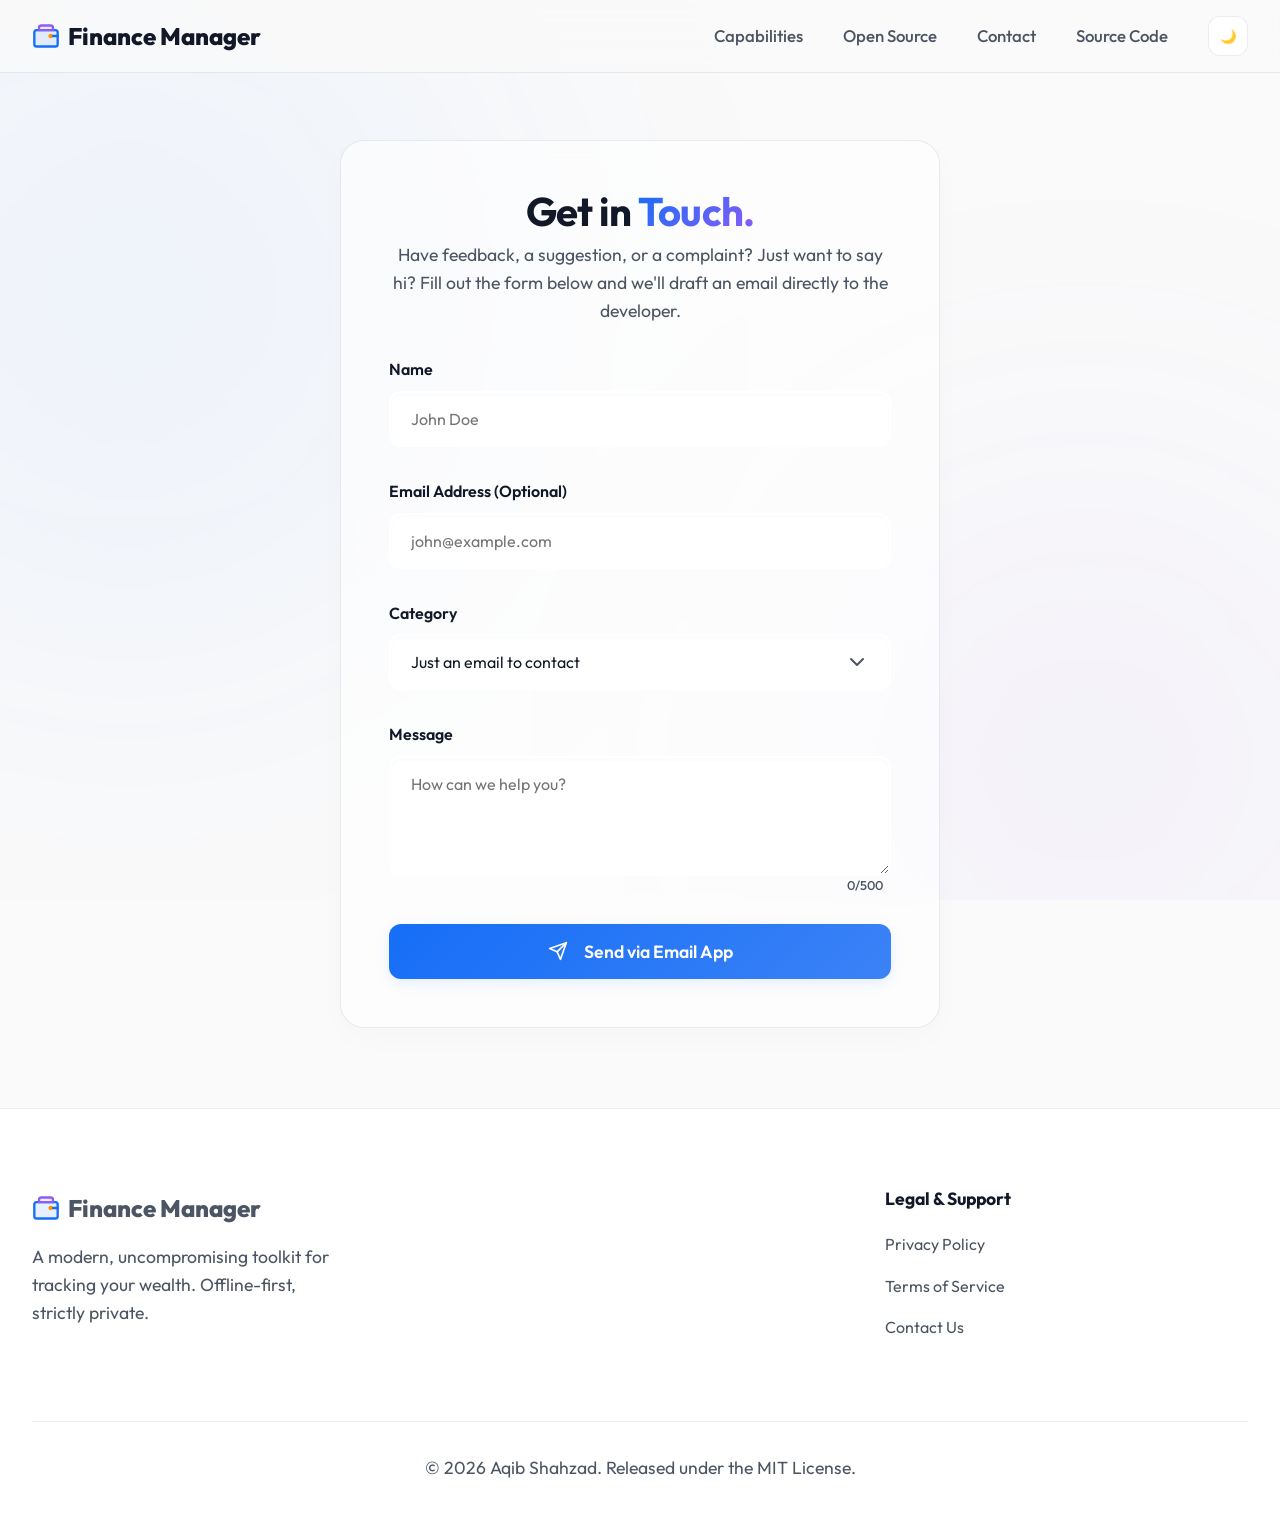
==== contact.html @ 9b24bc6f "Added Code" ====
<!DOCTYPE html>
<html lang="en" data-theme="dark">
<head>
    <meta charset="UTF-8">
    <meta name="viewport" content="width=device-width, initial-scale=1.0">
    <title>Contact Us | Finance Manager</title>
    <meta name="description" content="Get in touch for feedback, suggestions, or support regarding Finance Manager.">
    <link rel="stylesheet" href="index.css?v=3">
    <link rel="icon" href="data:image/svg+xml,<svg xmlns=%22http://www.w3.org/2000/svg%22 viewBox=%220 0 100 100%22><text y=%22.9em%22 font-size=%2290%22>🪙</text></svg>">
</head>
<body>
    <div class="bg-mesh"></div>

    <nav class="navbar">
        <div class="container">
            <a href="index.html" class="logo">
                <svg viewBox="0 0 24 24" fill="none">
                    <path d="M20 7H4a2 2 0 0 0-2 2v10a2 2 0 0 0 2 2h16a2 2 0 0 0 2-2V9a2 2 0 0 0-2-2z" stroke="var(--primary)" stroke-width="2" fill="rgba(22,110,247,0.1)"/>
                    <path d="M16 14a2 2 0 1 0 0-4 2 2 0 0 0 0 4z" fill="var(--warning)"/>
                    <path d="M22 12h-4" stroke="var(--primary)" stroke-width="2" stroke-linecap="round"/>
                    <path d="M8 3h8a2 2 0 0 1 2 2v2H6V5a2 2 0 0 1 2-2z" stroke="var(--accent)" stroke-width="2" fill="rgba(139, 92, 246, 0.1)"/>
                </svg>
                Finance Manager
            </a>
            <div class="nav-links">
                <a href="index.html#features">Capabilities</a>
                <a href="index.html#open-source">Open Source</a>
                <a href="contact.html">Contact</a>
                <a href="https://github.com/aqibshahzad4485/financemanager" target="_blank" rel="noopener noreferrer">Source Code</a>
                <button id="theme-toggle" class="theme-toggle" aria-label="Toggle Theme">
                    <svg viewBox="0 0 24 24"><path d="M12 3v1m0 16v1m9-9h-1M4 12H3m15.364 6.364l-.707-.707M6.343 6.343l-.707-.707m12.728 0l-.707.707M6.343 17.657l-.707.707M16 12a4 4 0 11-8 0 4 4 0 018 0z" stroke="currentColor" stroke-width="2" stroke-linecap="round" stroke-linejoin="round"/></svg>
                </button>
            </div>
        </div>
    </nav>

    <div class="container" style="min-height: calc(100vh - 300px); display: flex; align-items: center; justify-content: center; padding: 140px 2rem 5rem;">
        <div class="legal-content reveal" style="width: 100%; max-width: 600px; margin: 0; padding: 3rem;">
            <div style="text-align: center; margin-bottom: 2rem;">
                <h1 style="font-size: 2.5rem; margin-bottom: 0.5rem;">Get in <span class="gradient-text">Touch.</span></h1>
                <p>Have feedback, a suggestion, or a complaint? Just want to say hi? Fill out the form below and we'll draft an email directly to the developer.</p>
            </div>

            <form id="contactForm">
                <div class="form-group">
                    <label for="name" class="form-label">Name</label>
                    <input type="text" id="name" class="form-control" placeholder="John Doe" required>
                </div>
                
                <div class="form-group">
                    <label for="email" class="form-label">Email Address (Optional)</label>
                    <input type="email" id="email" class="form-control" placeholder="john@example.com">
                </div>

                <div class="form-group">
                    <label for="category" class="form-label">Category</label>
                    <select id="category" class="form-control" required>
                        <option value="General Inquiry">Just an email to contact</option>
                        <option value="Feedback">Feedback</option>
                        <option value="Suggestion">Suggestion</option>
                        <option value="Feature Request">Feature Request</option>
                        <option value="Complaint">Complaint</option>
                    </select>
                </div>

                <div class="form-group">
                    <label for="message" class="form-label">Message</label>
                    <textarea id="message" class="form-control" placeholder="How can we help you?" maxlength="500" required></textarea>
                    <div class="char-counter" id="charCounter">0/500</div>
                </div>

                <button type="submit" class="btn btn-primary" style="width: 100%; margin-top: 1rem; font-size: 1.1rem; padding: 1rem;">
                    <svg viewBox="0 0 24 24" width="20" height="20" fill="none" stroke="currentColor" stroke-width="2" stroke-linecap="round" stroke-linejoin="round" style="margin-right: 8px;"><line x1="22" y1="2" x2="11" y2="13"></line><polygon points="22 2 15 22 11 13 2 9 22 2"></polygon></svg>
                    Send via Email App
                </button>
            </form>
        </div>
    </div>

    <footer class="footer">
        <div class="container">
            <div class="footer-grid">
                <div class="footer-col" style="grid-column: span 2;">
                    <a href="index.html" class="logo" style="margin-bottom: 1rem;">
                        <svg viewBox="0 0 24 24" fill="none">
                            <path d="M20 7H4a2 2 0 0 0-2 2v10a2 2 0 0 0 2 2h16a2 2 0 0 0 2-2V9a2 2 0 0 0-2-2z" stroke="var(--primary)" stroke-width="2" fill="rgba(22,110,247,0.1)"/>
                            <path d="M16 14a2 2 0 1 0 0-4 2 2 0 0 0 0 4z" fill="var(--warning)"/>
                            <path d="M22 12h-4" stroke="var(--primary)" stroke-width="2" stroke-linecap="round"/>
                            <path d="M8 3h8a2 2 0 0 1 2 2v2H6V5a2 2 0 0 1 2-2z" stroke="var(--accent)" stroke-width="2" fill="rgba(139, 92, 246, 0.1)"/>
                        </svg>
                        Finance Manager
                    </a>
                    <p style="max-width: 300px;">A modern, uncompromising toolkit for tracking your wealth. Offline-first, strictly private.</p>
                </div>
                <div class="footer-col">
                    <h4>Legal & Support</h4>
                    <ul>
                        <li><a href="privacy-policy.html">Privacy Policy</a></li>
                        <li><a href="terms.html">Terms of Service</a></li>
                        <li><a href="contact.html">Contact Us</a></li>
                    </ul>
                </div>
            </div>
            <div class="footer-bottom">
                <p>&copy; 2026 Aqib Shahzad. Released under the MIT License.</p>
            </div>
        </div>
    </footer>

    <script src="script.js"></script>
    <script>
        // Character counter logic
        const messageInput = document.getElementById('message');
        const charCounter = document.getElementById('charCounter');
        const maxLength = messageInput.getAttribute('maxlength');

        messageInput.addEventListener('input', function() {
            const currentLength = this.value.length;
            charCounter.textContent = `${currentLength}/${maxLength}`;
            
            if (currentLength >= maxLength) {
                charCounter.classList.add('limit-reached');
            } else {
                charCounter.classList.remove('limit-reached');
            }
        });

        document.getElementById('contactForm').addEventListener('submit', function(e) {
            e.preventDefault();
            
            const name = document.getElementById('name').value;
            const email = document.getElementById('email').value;
            const category = document.getElementById('category').value;
            const message = document.getElementById('message').value;

            const developerEmail = "aqib.shahzad4485+financemanager@gmail.com";
            const subject = `[${category}] Finance Manager: Message from ${name}`;
            
            let body = `Name: ${name}\n`;
            if (email) {
                body += `Email: ${email}\n`;
            }
            body += `Category: ${category}\n\n`;
            body += `Message:\n${message}\n`;

            const mailtoLink = `mailto:${developerEmail}?subject=${encodeURIComponent(subject)}&body=${encodeURIComponent(body)}`;
            
            window.location.href = mailtoLink;
        });
    </script>
</body>
</html>
---- index.css ----
@import url('https://fonts.googleapis.com/css2?family=Outfit:wght@300;400;500;600;700;800&display=swap');

:root {
    /* Brand Colors from App */
    --primary: #166EF7;
    --primary-hover: #1059C9;
    --success: #43A546;
    --warning: #FF9800;
    --error: #F44336;
    --accent: #8b5CF6; /* New accent for gradient mix */

    /* Light Theme */
    --bg-color: #FAFAFA;
    --text-main: #111827;
    --text-muted: #4B5563;
    --card-bg: rgba(255, 255, 255, 0.6);
    --nav-bg: rgba(250, 250, 250, 0.85);
    --border-color: rgba(17, 24, 39, 0.08);
    --glow-color: rgba(22, 110, 247, 0.1);
    --surface: #ffffff;
}

[data-theme="dark"] {
    /* Dark Theme */
    --bg-color: #050505;
    --text-main: #F9FAFB;
    --text-muted: #9CA3AF;
    --card-bg: rgba(17, 24, 39, 0.4);
    --nav-bg: rgba(5, 5, 5, 0.85);
    --border-color: rgba(255, 255, 255, 0.08);
    --glow-color: rgba(22, 110, 247, 0.2);
    --surface: #111827;
    color-scheme: dark;
}

* {
    margin: 0;
    padding: 0;
    box-sizing: border-box;
    font-family: 'Outfit', sans-serif;
    transition: background-color 0.3s ease, color 0.3s ease, border-color 0.3s ease;
}

body {
    background-color: var(--bg-color);
    color: var(--text-main);
    line-height: 1.6;
    overflow-x: hidden;
    position: relative;
}

/* Background Gradients */
.bg-mesh {
    position: fixed;
    top: 0;
    left: 0;
    width: 100vw;
    height: 100vh;
    z-index: -1;
    overflow: hidden;
    pointer-events: none;
}
.bg-mesh::before, .bg-mesh::after {
    content: '';
    position: absolute;
    border-radius: 50%;
    filter: blur(150px);
    opacity: 0.5;
    animation: float 25s infinite ease-in-out alternate;
}
.bg-mesh::before {
    top: -10%;
    left: -20%;
    width: 60vw;
    height: 60vw;
    background: var(--glow-color);
}
.bg-mesh::after {
    bottom: -20%;
    right: -10%;
    width: 50vw;
    height: 50vw;
    background: rgba(139, 92, 246, 0.1); /* Subtle accent purple */
    animation-delay: -12s;
}

@keyframes float {
    0% { transform: translate(0, 0) scale(1); }
    100% { transform: translate(15%, 15%) scale(1.2); }
}

/* Typography utilities */
h1, h2, h3, h4 {
    font-weight: 700;
    line-height: 1.1;
    margin-bottom: 1rem;
    color: var(--text-main);
}
p {
    color: var(--text-muted);
    margin-bottom: 1.5rem;
    font-size: 1.1rem;
}
a {
    color: var(--primary);
    text-decoration: none;
    transition: color 0.2s ease;
}
a:hover {
    color: var(--primary-hover);
}
.gradient-text {
    background: linear-gradient(135deg, var(--primary), var(--accent));
    -webkit-background-clip: text;
    -webkit-text-fill-color: transparent;
    display: inline-block;
}

/* Layout Utilities */
.container {
    max-width: 1280px;
    margin: 0 auto;
    padding: 0 2rem;
}
.section {
    padding: 8rem 0;
}

/* Navbar */
.navbar {
    position: fixed;
    top: 0;
    width: 100%;
    padding: 1rem 0;
    background: var(--nav-bg);
    backdrop-filter: blur(16px);
    -webkit-backdrop-filter: blur(16px);
    border-bottom: 1px solid var(--border-color);
    z-index: 1000;
}
.navbar .container {
    display: flex;
    justify-content: space-between;
    align-items: center;
}
.logo {
    font-size: 1.5rem;
    font-weight: 800;
    display: flex;
    align-items: center;
    gap: 0.5rem;
    color: var(--text-main);
}
.logo svg {
    width: 28px;
    height: 28px;
}
.nav-links {
    display: flex;
    gap: 2.5rem;
    align-items: center;
}
.nav-links a {
    color: var(--text-muted);
    font-weight: 500;
    font-size: 1.05rem;
}
.nav-links a:hover {
    color: var(--primary);
}

/* Buttons */
.btn {
    display: inline-flex;
    align-items: center;
    justify-content: center;
    gap: 0.5rem;
    padding: 0.875rem 1.75rem;
    border-radius: 12px;
    font-weight: 600;
    cursor: pointer;
    border: none;
    transition: all 0.3s cubic-bezier(0.4, 0, 0.2, 1);
    font-size: 1.05rem;
}
.btn-primary {
    background: linear-gradient(135deg, var(--primary), #3B82F6);
    color: #fff !important;
    box-shadow: 0 4px 14px var(--glow-color);
}
.btn-primary:hover {
    transform: translateY(-2px);
    box-shadow: 0 8px 25px var(--glow-color);
}
.btn-outline {
    background: transparent;
    color: var(--text-main) !important;
    border: 1.5px solid var(--border-color);
}
.btn-outline:hover {
    border-color: var(--primary);
    background: var(--glow-color);
}

/* Hero Section: Side-by-Side */
.hero {
    min-height: 100vh;
    display: flex;
    align-items: center;
    padding-top: 80px;
}
.hero-container {
    display: flex;
    align-items: center;
    gap: 4rem;
}
.hero-content {
    flex: 1;
}
.hero-visual {
    flex: 1;
    position: relative;
}
.hero h1 {
    font-size: clamp(3.5rem, 6vw, 5.5rem);
    letter-spacing: -0.04em;
    margin-bottom: 1.5rem;
}
.hero p {
    font-size: 1.25rem;
    max-width: 540px;
    margin-bottom: 2.5rem;
}
.hero-btns {
    display: flex;
    gap: 1rem;
    flex-wrap: wrap;
}

/* Floating App Preview Cards */
.floating-cards {
    position: relative;
    width: 100%;
    height: 500px;
}
.card-mockup {
    position: absolute;
    background: var(--surface);
    border: 1px solid var(--border-color);
    border-radius: 20px;
    padding: 1.5rem;
    box-shadow: 0 25px 50px -12px rgba(0,0,0,0.25);
    backdrop-filter: blur(10px);
}
.card-1 {
    top: 50px;
    right: 0;
    width: 300px;
    z-index: 2;
    animation: float-y 6s infinite ease-in-out;
}
.card-2 {
    bottom: 50px;
    left: 20px;
    width: 260px;
    z-index: 1;
    animation: float-y 8s infinite ease-in-out reverse;
}
.mockup-row {
    display: flex;
    align-items: center;
    gap: 1rem;
    margin-bottom: 1rem;
}
.mockup-icon {
    width: 40px; height: 40px; border-radius: 12px;
}
.mockup-line {
    height: 8px; border-radius: 4px; background: var(--border-color);
}

@keyframes float-y {
    0% { transform: translateY(0); }
    50% { transform: translateY(-20px); }
    100% { transform: translateY(0); }
}

/* Features Grid */
.features-grid {
    display: grid;
    grid-template-columns: repeat(auto-fit, minmax(320px, 1fr));
    gap: 2rem;
    margin-top: 4rem;
}
.feature-card {
    background: var(--card-bg);
    border: 1px solid var(--border-color);
    border-radius: 24px;
    padding: 2.5rem;
    backdrop-filter: blur(20px);
    -webkit-backdrop-filter: blur(20px);
    transition: all 0.4s cubic-bezier(0.4, 0, 0.2, 1);
    position: relative;
    overflow: hidden;
}
/* Gradient Border Effect */
.feature-card::before {
    content: "";
    position: absolute;
    top: 0; left: 0; right: 0; height: 3px;
    background: linear-gradient(90deg, var(--primary), var(--accent));
    opacity: 0;
    transition: opacity 0.3s ease;
}
.feature-card:hover {
    transform: translateY(-8px);
    box-shadow: 0 20px 40px rgba(0,0,0,0.08);
}
.feature-card:hover::before {
    opacity: 1;
}
.feature-icon-wrapper {
    width: 56px;
    height: 56px;
    border-radius: 16px;
    background: var(--glow-color);
    display: flex;
    align-items: center;
    justify-content: center;
    margin-bottom: 1.5rem;
}
.feature-icon-wrapper svg {
    width: 32px;
    height: 32px;
}

/* Legal Pages Typography */
.legal-content {
    max-width: 800px;
    margin: 140px auto 5rem;
    background: var(--card-bg);
    padding: 4rem;
    border-radius: 24px;
    border: 1px solid var(--border-color);
    backdrop-filter: blur(12px);
    box-shadow: 0 10px 30px rgba(0,0,0,0.02);
}
.legal-content h1 {
    font-size: 3rem;
    margin-bottom: 0.5rem;
    letter-spacing: -0.02em;
}
.legal-content h2 {
    font-size: 1.75rem;
    margin-top: 3rem;
    margin-bottom: 1rem;
    color: var(--primary);
}
.legal-content p {
    font-size: 1.1rem;
}
.legal-content ul {
    margin-left: 1.5rem;
    margin-bottom: 1.5rem;
    color: var(--text-muted);
}
.legal-content li {
    margin-bottom: 0.75rem;
    font-size: 1.1rem;
}

/* Footer */
.footer {
    background: var(--surface);
    border-top: 1px solid var(--border-color);
    padding: 5rem 0 2rem;
}
.footer-grid {
    display: grid;
    grid-template-columns: repeat(auto-fit, minmax(200px, 1fr));
    gap: 4rem;
    margin-bottom: 4rem;
}
.footer-col h4 {
    margin-bottom: 1.5rem;
    font-size: 1.1rem;
    color: var(--text-main);
}
.footer-col ul {
    list-style: none;
}
.footer-col ul li {
    margin-bottom: 1rem;
}
.footer-col a {
    color: var(--text-muted);
    transition: color 0.2s ease;
}
.footer-col a:hover {
    color: var(--primary);
}
.footer-bottom {
    text-align: center;
    padding-top: 2rem;
    border-top: 1px solid var(--border-color);
    color: var(--text-muted);
}

/* Theme Toggle */
.theme-toggle {
    background: var(--surface);
    border: 1px solid var(--border-color);
    color: var(--text-main);
    cursor: pointer;
    padding: 0.5rem;
    display: flex;
    align-items: center;
    justify-content: center;
    border-radius: 12px;
    transition: all 0.2s ease;
    width: 40px;
    height: 40px;
}
.theme-toggle:hover {
    border-color: var(--primary);
    color: var(--primary);
}
.theme-toggle svg {
    width: 20px;
    height: 20px;
    fill: currentColor;
}

/* Responsive */
@media (max-width: 992px) {
    .hero-container {
        flex-direction: column;
        text-align: center;
        padding-top: 40px;
    }
    .hero p {
        margin: 0 auto 2.5rem;
    }
    .hero-btns {
        justify-content: center;
    }
    .floating-cards {
        height: 400px;
    }
    .card-1 { right: 50%; transform: translateX(50%); top: 0; }
    .card-2 { display: none; }
}

@media (max-width: 768px) {
    .nav-links a {
        display: none; /* simple mobile hide for links */
    }
    .hero h1 {
        font-size: 2.75rem;
    }
    .section {
        padding: 5rem 0;
    }
    .legal-content {
        padding: 2rem;
        margin: 100px 1rem 2rem;
    }
}

/* Micro-animations */
.reveal {
    opacity: 0;
    transform: translateY(40px);
    transition: all 1s cubic-bezier(0.16, 1, 0.3, 1);
}
.reveal.active {
    opacity: 1;
    transform: translateY(0);
}

/* Form Controls */
.form-group {
    margin-bottom: 2rem;
    position: relative;
}
.form-label {
    display: block;
    margin-bottom: 0.5rem;
    font-weight: 600;
    color: var(--text-main);
}
.form-control {
    box-sizing: border-box;
    display: block;
    width: 100%;
    padding: 1rem 1.25rem;
    border-radius: 12px;
    border: 2px solid transparent;
    background-color: var(--surface);
    color: var(--text-main);
    font-size: 1rem;
    font-family: 'Outfit', sans-serif;
    transition: all 0.3s cubic-bezier(0.4, 0, 0.2, 1);
    outline: none;
    box-shadow: 0 2px 4px rgba(0,0,0,0.02) inset;
}
[data-theme="dark"] .form-control {
    background-color: rgba(255, 255, 255, 0.03);
    border: 1px solid rgba(255, 255, 255, 0.1);
}
.form-control:hover {
    transform: translateY(-2px);
    box-shadow: 0 4px 12px rgba(0,0,0,0.05);
}
[data-theme="dark"] .form-control:hover {
    border-color: rgba(255, 255, 255, 0.2);
    box-shadow: 0 4px 12px rgba(0,0,0,0.2);
}
.form-control:focus {
    border-color: var(--primary);
    transform: translateY(-2px);
    box-shadow: 0 0 0 4px rgba(22, 110, 247, 0.15);
}
textarea.form-control {
    resize: vertical;
    min-height: 120px;
}
.char-counter {
    position: absolute;
    bottom: -1.25rem;
    right: 0.5rem;
    font-size: 0.8rem;
    color: var(--text-muted);
    font-weight: 500;
    transition: color 0.3s ease;
}
.char-counter.limit-reached {
    color: var(--error);
}
select.form-control {
    appearance: none;
    background-image: url("data:image/svg+xml,%3Csvg viewBox='0 0 24 24' fill='none' xmlns='http://www.w3.org/2000/svg'%3E%3Cpath d='M6 9l6 6 6-6' stroke='%234B5563' stroke-width='2' stroke-linecap='round' stroke-linejoin='round'/%3E%3C/svg%3E") !important;
    background-repeat: no-repeat !important;
    background-position: right 1.25rem center !important;
    background-size: 1.5em !important;
    padding-right: 3rem;
}
select.form-control option {
    background-color: #111827 !important;
    color: #F9FAFB !important;
}
[data-theme="dark"] select.form-control {
    background-image: url("data:image/svg+xml,%3Csvg viewBox='0 0 24 24' fill='none' xmlns='http://www.w3.org/2000/svg'%3E%3Cpath d='M6 9l6 6 6-6' stroke='%239CA3AF' stroke-width='2' stroke-linecap='round' stroke-linejoin='round'/%3E%3C/svg%3E") !important;
    background-repeat: no-repeat !important;
    background-position: right 1.25rem center !important;
    background-size: 1.5em !important;
    color-scheme: dark !important;
}
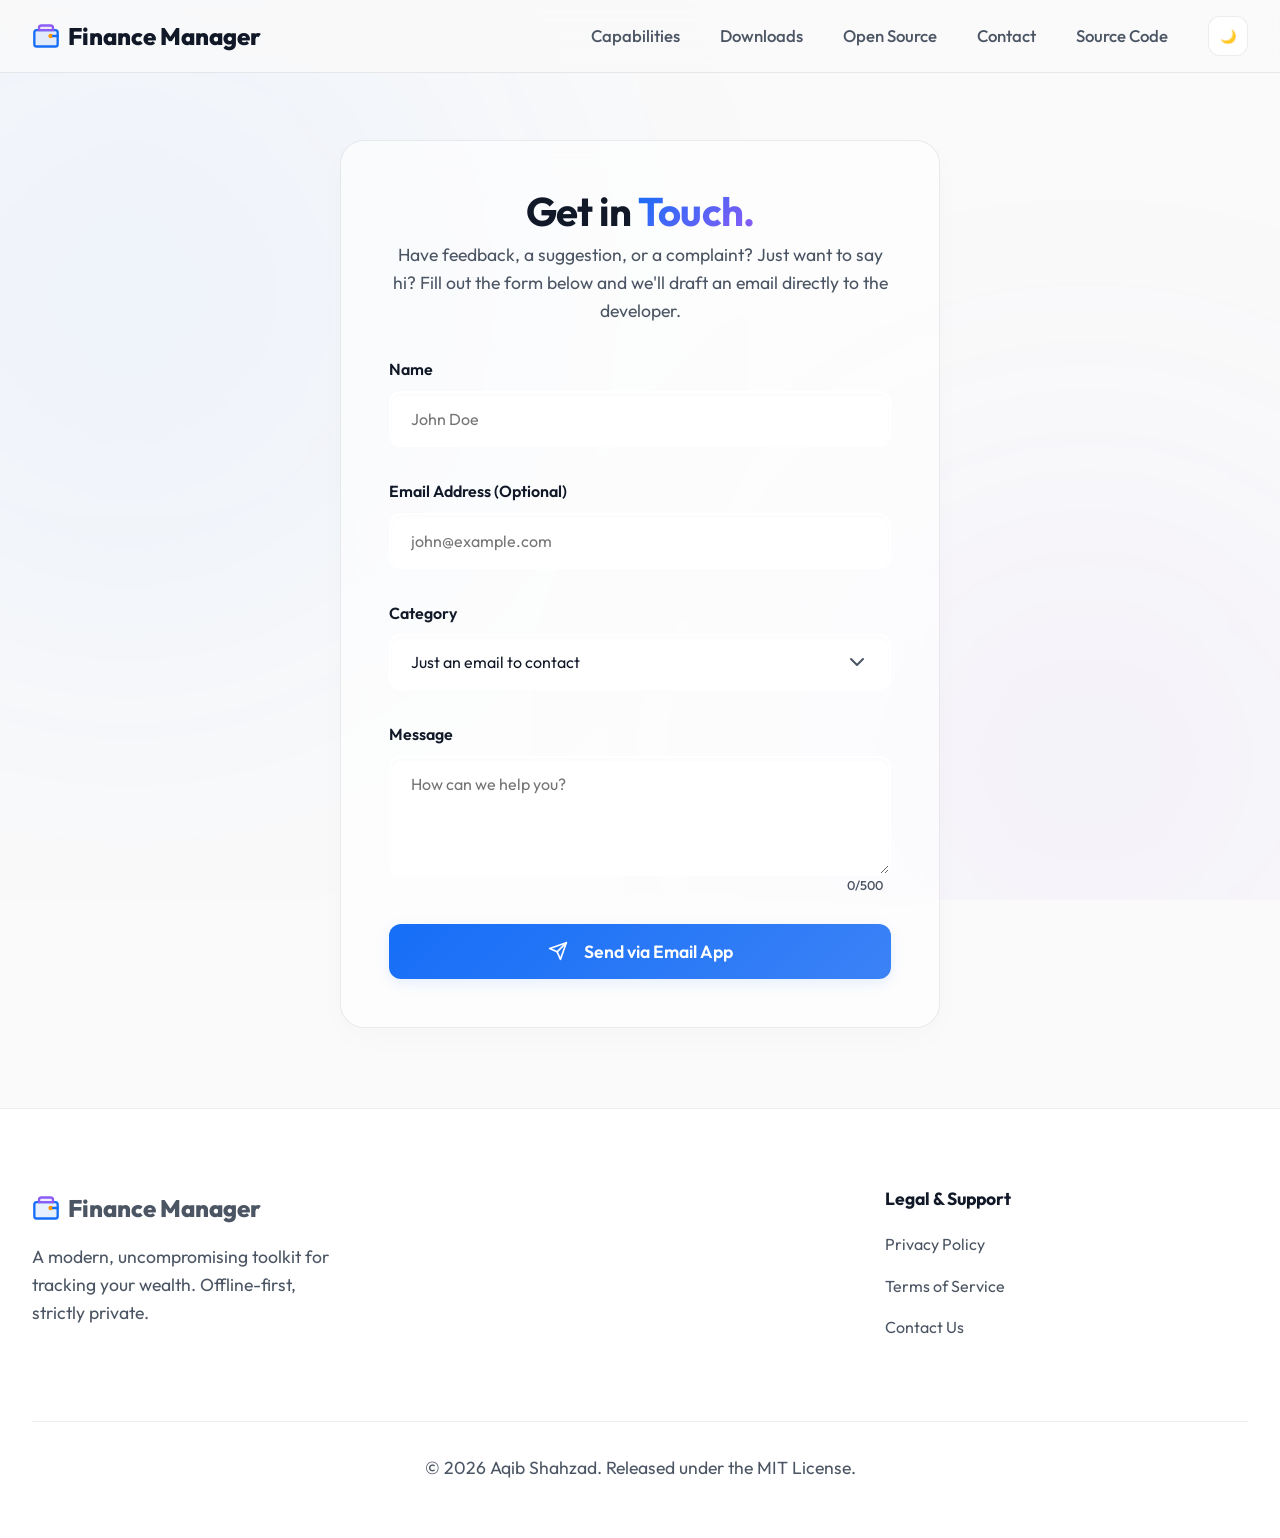
==== commit 5a4e82f0: "updated send via email" ====
--- a/contact.html
+++ b/contact.html
@@ -22,8 +22,14 @@
                 </svg>
                 Finance Manager
             </a>
+            <button class="mobile-menu-btn" aria-label="Toggle Menu">
+                <svg viewBox="0 0 24 24" fill="none" stroke="currentColor">
+                    <path d="M4 6h16M4 12h16M4 18h16" stroke-linecap="round" stroke-linejoin="round"/>
+                </svg>
+            </button>
             <div class="nav-links">
                 <a href="index.html#features">Capabilities</a>
+                <a href="downloads.html">Downloads</a>
                 <a href="index.html#open-source">Open Source</a>
                 <a href="contact.html">Contact</a>
                 <a href="https://github.com/aqibshahzad4485/financemanager" target="_blank" rel="noopener noreferrer">Source Code</a>
@@ -113,9 +119,10 @@
         const messageInput = document.getElementById('message');
         const charCounter = document.getElementById('charCounter');
         const maxLength = messageInput.getAttribute('maxlength');
+        const categoryInput = document.getElementById('category');
 
         messageInput.addEventListener('input', function() {
-            const currentLength = this.value.length;
+            const currentLength = messageInput.value.length;
             charCounter.textContent = `${currentLength}/${maxLength}`;
             
             if (currentLength >= maxLength) {
@@ -147,6 +154,28 @@
             
             window.location.href = mailtoLink;
         });
+
+        // Mobile Menu Toggle
+        const mobileMenuBtn = document.querySelector('.mobile-menu-btn');
+        const navLinks = document.querySelector('.nav-links');
+
+        if(mobileMenuBtn) {
+            mobileMenuBtn.addEventListener('click', () => {
+                navLinks.classList.toggle('active');
+            });
+            // Close menu on click outside
+            document.addEventListener('click', (e) => {
+                if (!navLinks.contains(e.target) && !mobileMenuBtn.contains(e.target)) {
+                    navLinks.classList.remove('active');
+                }
+            });
+            // Close menu when a link is clicked
+            navLinks.querySelectorAll('a').forEach(link => {
+                link.addEventListener('click', () => {
+                    navLinks.classList.remove('active');
+                });
+            });
+        }
     </script>
 </body>
 </html>
--- a/index.css
+++ b/index.css
@@ -288,9 +288,9 @@
 /* Features Grid */
 .features-grid {
     display: grid;
-    grid-template-columns: repeat(auto-fit, minmax(320px, 1fr));
+    grid-template-columns: repeat(auto-fit, minmax(260px, 1fr));
     gap: 2rem;
-    margin-top: 4rem;
+    margin-top: 3rem;
 }
 .feature-card {
     background: var(--card-bg);
@@ -431,6 +431,24 @@
     fill: currentColor;
 }
 
+/* Mobile Menu Button */
+.mobile-menu-btn {
+    display: none;
+    background: none;
+    border: none;
+    color: var(--text-main);
+    cursor: pointer;
+    padding: 0.5rem;
+    z-index: 1001;
+}
+.mobile-menu-btn svg {
+    width: 28px;
+    height: 28px;
+    stroke: currentColor;
+    stroke-width: 2;
+    transition: transform 0.3s ease;
+}
+
 /* Responsive */
 @media (max-width: 992px) {
     .hero-container {
@@ -452,18 +470,50 @@
 }
 
 @media (max-width: 768px) {
+    .nav-links {
+        position: absolute;
+        top: 100%;
+        left: 0;
+        width: 100%;
+        background: var(--nav-bg);
+        backdrop-filter: blur(16px);
+        -webkit-backdrop-filter: blur(16px);
+        flex-direction: column;
+        padding: 2rem;
+        gap: 1.5rem;
+        border-bottom: 1px solid var(--border-color);
+        clip-path: polygon(0 0, 100% 0, 100% 0, 0 0);
+        transition: clip-path 0.4s cubic-bezier(0.4, 0, 0.2, 1);
+        pointer-events: none;
+    }
+    .nav-links.active {
+        clip-path: polygon(0 0, 100% 0, 100% 100%, 0 100%);
+        pointer-events: auto;
+    }
     .nav-links a {
-        display: none; /* simple mobile hide for links */
+        display: block;
+        width: 100%;
+        text-align: center;
+        font-size: 1.1rem;
+        padding: 0.5rem 0;
+    }
+    .mobile-menu-btn {
+        display: block;
     }
     .hero h1 {
-        font-size: 2.75rem;
+        font-size: 2.5rem;
     }
     .section {
-        padding: 5rem 0;
+        padding: 4rem 1rem;
     }
     .legal-content {
-        padding: 2rem;
-        margin: 100px 1rem 2rem;
+        padding: 1.5rem !important;
+        margin: 80px 1rem 2rem !important;
+    }
+    .theme-toggle {
+        margin: 0 auto;
+        width: 100%;
+        max-width: 200px;
     }
 }
 
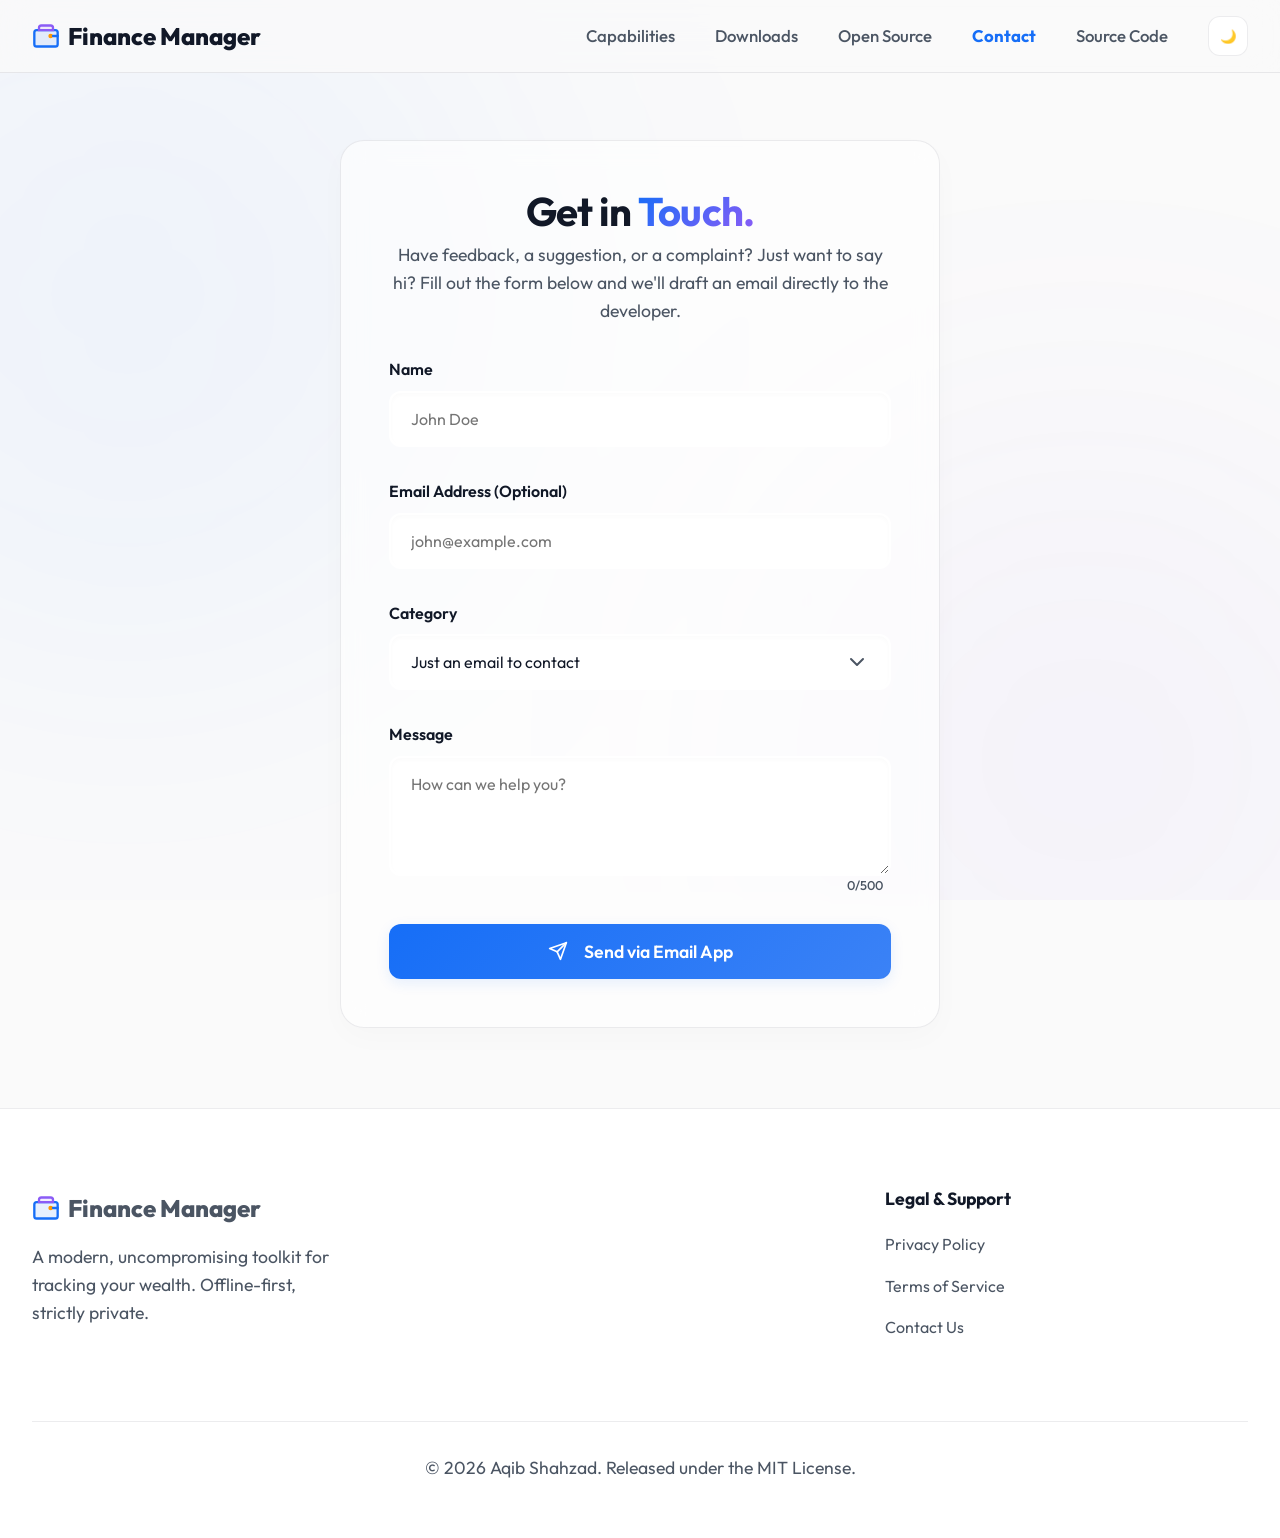
==== commit 0b57879a: "updated site url" ====
--- a/contact.html
+++ b/contact.html
@@ -28,10 +28,10 @@
                 </svg>
             </button>
             <div class="nav-links">
-                <a href="index.html#features">Capabilities</a>
+                <a href="features.html">Capabilities</a>
                 <a href="downloads.html">Downloads</a>
                 <a href="index.html#open-source">Open Source</a>
-                <a href="contact.html">Contact</a>
+                <a href="contact.html" style="color: var(--primary); font-weight: 700;">Contact</a>
                 <a href="https://github.com/aqibshahzad4485/financemanager" target="_blank" rel="noopener noreferrer">Source Code</a>
                 <button id="theme-toggle" class="theme-toggle" aria-label="Toggle Theme">
                     <svg viewBox="0 0 24 24"><path d="M12 3v1m0 16v1m9-9h-1M4 12H3m15.364 6.364l-.707-.707M6.343 6.343l-.707-.707m12.728 0l-.707.707M6.343 17.657l-.707.707M16 12a4 4 0 11-8 0 4 4 0 018 0z" stroke="currentColor" stroke-width="2" stroke-linecap="round" stroke-linejoin="round"/></svg>
@@ -121,6 +121,21 @@
         const maxLength = messageInput.getAttribute('maxlength');
         const categoryInput = document.getElementById('category');
 
+        // Parse URL Parameters to pre-fill category if passed (e.g., ?category=Feature+Request)
+        window.addEventListener('DOMContentLoaded', () => {
+            const urlParams = new URLSearchParams(window.location.search);
+            const categoryParam = urlParams.get('category');
+            if (categoryParam) {
+                const categoryOption = Array.from(categoryInput.options).find(opt => 
+                    opt.value.toLowerCase() === categoryParam.toLowerCase() ||
+                    opt.text.toLowerCase() === categoryParam.toLowerCase()
+                );
+                if (categoryOption) {
+                    categoryInput.value = categoryOption.value;
+                }
+            }
+        });
+
         messageInput.addEventListener('input', function() {
             const currentLength = messageInput.value.length;
             charCounter.textContent = `${currentLength}/${maxLength}`;
--- a/index.css
+++ b/index.css
@@ -606,3 +606,611 @@
     background-size: 1.5em !important;
     color-scheme: dark !important;
 }
+
+/* Global Code Formatting */
+code {
+    font-family: monospace, SFMono-Regular, Consolas;
+    word-break: break-word;
+    overflow-wrap: anywhere;
+    background: rgba(0, 0, 0, 0.05);
+    padding: 0.15rem 0.4rem;
+    border-radius: 6px;
+    font-size: 0.88em;
+    max-width: 100%;
+}
+[data-theme="dark"] code {
+    background: rgba(255, 255, 255, 0.08);
+}
+
+/* ==========================================================================
+   Downloads Page Custom Styles
+   ========================================================================== */
+.downloads-container {
+    padding-top: 140px;
+    padding-bottom: 5rem;
+    max-width: 1000px;
+    margin: 0 auto;
+}
+
+.downloads-header {
+    text-align: center;
+    margin-bottom: 3.5rem;
+}
+
+.downloads-header h1 {
+    font-size: 3rem;
+    margin-bottom: 0.75rem;
+    word-break: break-word;
+}
+
+.hero-badge {
+    display: inline-block;
+    padding: 0.5rem 1.25rem;
+    border-radius: 50px;
+    background: var(--glow-color);
+    color: var(--primary);
+    font-weight: 600;
+    margin-bottom: 1.5rem;
+    font-size: 0.9rem;
+    letter-spacing: 0.5px;
+    max-width: 100%;
+    word-break: break-word;
+    line-height: 1.4;
+}
+
+/* Featured Download Card */
+.download-featured-card {
+    background: var(--card-bg);
+    backdrop-filter: blur(20px);
+    -webkit-backdrop-filter: blur(20px);
+    border: 1px solid rgba(22, 110, 247, 0.3);
+    box-shadow: 0 20px 50px rgba(0, 0, 0, 0.15), 0 0 30px var(--glow-color);
+    border-radius: 24px;
+    padding: 3rem;
+    position: relative;
+    overflow: hidden;
+    margin-bottom: 4rem;
+    transition: transform 0.3s ease, box-shadow 0.3s ease;
+}
+
+.download-featured-card:hover {
+    transform: translateY(-4px);
+    box-shadow: 0 25px 60px rgba(0, 0, 0, 0.2), 0 0 40px rgba(22, 110, 247, 0.25);
+}
+
+.download-featured-card::before {
+    content: '';
+    position: absolute;
+    top: 0;
+    left: 0;
+    right: 0;
+    height: 4px;
+    background: linear-gradient(90deg, var(--primary), var(--accent), var(--success));
+}
+
+.badge-latest {
+    display: inline-flex;
+    align-items: center;
+    gap: 6px;
+    padding: 0.4rem 1rem;
+    border-radius: 50px;
+    background: rgba(67, 165, 70, 0.15);
+    color: var(--success);
+    font-weight: 700;
+    font-size: 0.85rem;
+    letter-spacing: 0.5px;
+    text-transform: uppercase;
+    border: 1px solid rgba(67, 165, 70, 0.3);
+    margin-bottom: 1.25rem;
+}
+
+.badge-version {
+    display: inline-flex;
+    align-items: center;
+    gap: 4px;
+    padding: 0.25rem 0.75rem;
+    border-radius: 8px;
+    background: var(--glow-color);
+    color: var(--primary);
+    font-weight: 600;
+    font-size: 0.85rem;
+    word-break: break-all;
+    max-width: 100%;
+}
+
+.featured-card-header {
+    display: flex;
+    flex-wrap: wrap;
+    align-items: center;
+    gap: 10px;
+    margin-bottom: 0.75rem;
+}
+
+.featured-card-header h2 {
+    font-size: 2rem;
+    margin: 0;
+    word-break: break-word;
+    overflow-wrap: anywhere;
+}
+
+.download-meta-grid {
+    display: grid;
+    grid-template-columns: repeat(auto-fit, minmax(150px, 1fr));
+    gap: 1.25rem;
+    margin: 2rem 0;
+    padding: 1.5rem;
+    background: rgba(0, 0, 0, 0.03);
+    border-radius: 16px;
+    border: 1px solid var(--border-color);
+}
+
+[data-theme="dark"] .download-meta-grid {
+    background: rgba(255, 255, 255, 0.02);
+}
+
+.meta-item {
+    display: flex;
+    flex-direction: column;
+    min-width: 0;
+}
+
+.meta-label {
+    font-size: 0.85rem;
+    color: var(--text-muted);
+    text-transform: uppercase;
+    letter-spacing: 0.5px;
+    margin-bottom: 0.25rem;
+}
+
+.meta-value {
+    font-size: 1.05rem;
+    font-weight: 600;
+    color: var(--text-main);
+    word-break: break-word;
+    overflow-wrap: anywhere;
+}
+
+.featured-actions {
+    margin-top: 2rem;
+    display: flex;
+    flex-wrap: wrap;
+    gap: 1rem;
+    align-items: center;
+}
+
+.server-direct-tag {
+    font-size: 0.9rem;
+    color: var(--text-muted);
+    display: flex;
+    align-items: center;
+    gap: 6px;
+}
+
+.btn-large {
+    padding: 1.15rem 2.25rem;
+    font-size: 1.15rem;
+    border-radius: 16px;
+    display: inline-flex;
+    align-items: center;
+    justify-content: center;
+    gap: 12px;
+    box-shadow: 0 10px 25px rgba(22, 110, 247, 0.3);
+    text-align: center;
+    max-width: 100%;
+}
+
+.btn-large:hover {
+    box-shadow: 0 15px 35px rgba(22, 110, 247, 0.4);
+}
+
+/* Builds Archive Section */
+.archive-title {
+    font-size: 1.8rem;
+    margin-bottom: 1.5rem;
+    display: flex;
+    align-items: center;
+    gap: 12px;
+    word-break: break-word;
+}
+
+.builds-list {
+    display: flex;
+    flex-direction: column;
+    gap: 1rem;
+    margin-bottom: 4rem;
+}
+
+.build-item {
+    background: var(--card-bg);
+    backdrop-filter: blur(12px);
+    -webkit-backdrop-filter: blur(12px);
+    border: 1px solid var(--border-color);
+    border-radius: 16px;
+    padding: 1.5rem 2rem;
+    display: flex;
+    align-items: center;
+    justify-content: space-between;
+    gap: 1.5rem;
+    transition: all 0.25s ease;
+    overflow: hidden;
+}
+
+.build-item:hover {
+    border-color: rgba(22, 110, 247, 0.3);
+    transform: translateX(4px);
+    background: var(--surface);
+}
+
+.build-info {
+    flex: 1;
+    min-width: 0;
+}
+
+.build-header {
+    display: flex;
+    flex-wrap: wrap;
+    align-items: center;
+    gap: 8px 12px;
+    margin-bottom: 0.4rem;
+}
+
+.build-title {
+    font-size: 1.2rem;
+    font-weight: 700;
+    color: var(--text-main);
+    word-break: break-word;
+}
+
+.build-desc {
+    font-size: 0.95rem;
+    color: var(--text-muted);
+    margin-bottom: 0;
+    word-break: break-word;
+}
+
+.build-details {
+    display: flex;
+    flex-wrap: wrap;
+    gap: 0.6rem 1.2rem;
+    font-size: 0.85rem;
+    color: var(--text-muted);
+    margin-top: 0.6rem;
+}
+
+.build-details span {
+    display: inline-flex;
+    align-items: center;
+    gap: 4px;
+    max-width: 100%;
+    word-break: break-word;
+    overflow-wrap: anywhere;
+}
+
+.build-action {
+    flex-shrink: 0;
+}
+
+.btn-icon-download {
+    padding: 0.65rem 1.25rem;
+    font-size: 0.95rem;
+    border-radius: 12px;
+    display: inline-flex;
+    align-items: center;
+    gap: 8px;
+    white-space: nowrap;
+}
+
+/* Installation Guide Cards */
+.install-steps-grid {
+    display: grid;
+    grid-template-columns: repeat(auto-fit, minmax(240px, 1fr));
+    gap: 1.5rem;
+    margin-top: 2rem;
+}
+
+.install-step-card {
+    background: var(--card-bg);
+    backdrop-filter: blur(12px);
+    -webkit-backdrop-filter: blur(12px);
+    border: 1px solid var(--border-color);
+    border-radius: 16px;
+    padding: 1.75rem;
+    position: relative;
+    min-width: 0;
+}
+
+.install-step-card p {
+    word-break: break-word;
+}
+
+.step-number {
+    width: 36px;
+    height: 36px;
+    border-radius: 50%;
+    background: var(--glow-color);
+    color: var(--primary);
+    font-weight: 800;
+    display: flex;
+    align-items: center;
+    justify-content: center;
+    margin-bottom: 1rem;
+}
+
+/* Mobile Responsiveness Breakpoints */
+@media (max-width: 768px) {
+    .downloads-container {
+        padding-top: 100px;
+        padding-left: 1.25rem;
+        padding-right: 1.25rem;
+    }
+    .downloads-header h1 {
+        font-size: 2.2rem;
+    }
+    .download-featured-card {
+        padding: 1.5rem;
+        border-radius: 20px;
+    }
+    .featured-card-header h2 {
+        font-size: 1.5rem;
+    }
+    .btn-large {
+        width: 100%;
+        justify-content: center;
+        padding: 1rem 1.25rem;
+        font-size: 1.05rem;
+    }
+    .build-item {
+        flex-direction: column;
+        align-items: stretch;
+        padding: 1.25rem;
+    }
+    .build-action {
+        width: 100%;
+        margin-top: 0.5rem;
+    }
+    .btn-icon-download {
+        width: 100%;
+        justify-content: center;
+    }
+}
+
+@media (max-width: 480px) {
+    .downloads-container {
+        padding-left: 1rem;
+        padding-right: 1rem;
+    }
+    .downloads-header h1 {
+        font-size: 1.8rem;
+    }
+    .downloads-header p {
+        font-size: 0.95rem;
+    }
+    .hero-badge {
+        font-size: 0.78rem;
+        padding: 0.4rem 0.85rem;
+        border-radius: 25px;
+    }
+    .download-featured-card {
+        padding: 1.2rem;
+    }
+    .download-meta-grid {
+        grid-template-columns: 1fr 1fr;
+        gap: 0.75rem;
+        padding: 1rem;
+    }
+    .meta-label {
+        font-size: 0.75rem;
+    }
+    .meta-value {
+        font-size: 0.95rem;
+    }
+    .archive-title {
+        font-size: 1.4rem;
+    }
+    .install-step-card {
+        padding: 1.25rem;
+    }
+}
+
+/* ==========================================================================
+   Features & Roadmap Page Custom Styles
+   ========================================================================== */
+.features-container {
+    padding-top: 140px;
+    padding-bottom: 5rem;
+}
+
+.features-hero {
+    text-align: center;
+    margin-bottom: 4rem;
+}
+
+.features-hero h1 {
+    font-size: clamp(2.5rem, 5vw, 4rem);
+    margin-bottom: 1rem;
+}
+
+.category-header {
+    margin-top: 4rem;
+    margin-bottom: 2rem;
+    padding-bottom: 1rem;
+    border-bottom: 1px solid var(--border-color);
+    display: flex;
+    align-items: center;
+    gap: 12px;
+}
+
+.category-header h2 {
+    font-size: 1.8rem;
+    margin: 0;
+}
+
+.category-tag {
+    font-size: 0.85rem;
+    padding: 0.25rem 0.75rem;
+    border-radius: 20px;
+    background: var(--glow-color);
+    color: var(--primary);
+    font-weight: 700;
+    text-transform: uppercase;
+    letter-spacing: 0.5px;
+}
+
+/* Roadmap Grid & Cards */
+.roadmap-grid {
+    display: grid;
+    grid-template-columns: repeat(auto-fit, minmax(300px, 1fr));
+    gap: 2rem;
+    margin-top: 2rem;
+}
+
+.roadmap-card {
+    background: var(--card-bg);
+    backdrop-filter: blur(16px);
+    -webkit-backdrop-filter: blur(16px);
+    border: 1px solid var(--border-color);
+    border-radius: 20px;
+    padding: 2rem;
+    display: flex;
+    flex-direction: column;
+    justify-content: space-between;
+    transition: all 0.3s cubic-bezier(0.4, 0, 0.2, 1);
+    position: relative;
+}
+
+.roadmap-card:hover {
+    transform: translateY(-5px);
+    border-color: rgba(22, 110, 247, 0.3);
+    box-shadow: 0 15px 35px rgba(0, 0, 0, 0.08);
+}
+
+.roadmap-header {
+    display: flex;
+    justify-content: space-between;
+    align-items: flex-start;
+    gap: 1rem;
+    margin-bottom: 1rem;
+}
+
+.roadmap-header h3 {
+    font-size: 1.3rem;
+    margin-bottom: 0;
+}
+
+.status-badge {
+    display: inline-flex;
+    align-items: center;
+    gap: 6px;
+    padding: 0.3rem 0.8rem;
+    border-radius: 50px;
+    font-size: 0.78rem;
+    font-weight: 700;
+    letter-spacing: 0.5px;
+    text-transform: uppercase;
+    white-space: nowrap;
+}
+
+.status-in-progress {
+    background: rgba(67, 165, 70, 0.15);
+    color: var(--success);
+    border: 1px solid rgba(67, 165, 70, 0.3);
+}
+
+.status-planned {
+    background: rgba(22, 110, 247, 0.15);
+    color: var(--primary);
+    border: 1px solid rgba(22, 110, 247, 0.3);
+}
+
+.status-consideration {
+    background: rgba(139, 92, 246, 0.15);
+    color: var(--accent);
+    border: 1px solid rgba(139, 92, 246, 0.3);
+}
+
+/* Feature Request CTA Banner */
+.request-feature-cta {
+    background: linear-gradient(135deg, rgba(22, 110, 247, 0.1), rgba(139, 92, 246, 0.12));
+    border: 1.5px solid rgba(22, 110, 247, 0.3);
+    border-radius: 24px;
+    padding: 3.5rem 3rem;
+    margin-top: 5rem;
+    text-align: center;
+    backdrop-filter: blur(20px);
+    box-shadow: 0 20px 50px rgba(0, 0, 0, 0.1);
+    position: relative;
+    overflow: hidden;
+}
+
+.request-feature-cta::before {
+    content: '';
+    position: absolute;
+    top: 0; left: 0; right: 0; height: 3px;
+    background: linear-gradient(90deg, var(--primary), var(--accent), var(--warning));
+}
+
+.request-feature-cta h2 {
+    font-size: 2.5rem;
+    margin-bottom: 0.75rem;
+}
+
+.request-feature-cta p {
+    max-width: 650px;
+    margin: 0 auto 2rem;
+    font-size: 1.15rem;
+}
+
+/* Headline Feature Card Extensions */
+.headline-grid {
+    display: grid;
+    grid-template-columns: repeat(auto-fit, minmax(320px, 1fr));
+    gap: 2rem;
+    margin-top: 3rem;
+}
+
+.headline-card {
+    background: var(--card-bg);
+    border: 1px solid var(--border-color);
+    border-radius: 24px;
+    padding: 2.25rem;
+    backdrop-filter: blur(20px);
+    -webkit-backdrop-filter: blur(20px);
+    transition: all 0.4s cubic-bezier(0.4, 0, 0.2, 1);
+    display: flex;
+    flex-direction: column;
+}
+
+.headline-card:hover {
+    transform: translateY(-6px);
+    border-color: rgba(22, 110, 247, 0.4);
+    box-shadow: 0 20px 40px rgba(0, 0, 0, 0.1);
+}
+
+.explore-more-banner {
+    margin-top: 4rem;
+    text-align: center;
+    background: var(--card-bg);
+    border: 1px solid var(--border-color);
+    border-radius: 24px;
+    padding: 2.5rem 2rem;
+    backdrop-filter: blur(16px);
+}
+
+@media (max-width: 768px) {
+    .features-container {
+        padding-top: 100px;
+    }
+    .request-feature-cta {
+        padding: 2.5rem 1.5rem;
+        margin-top: 3.5rem;
+    }
+    .request-feature-cta h2 {
+        font-size: 1.8rem;
+    }
+    .headline-grid {
+        grid-template-columns: 1fr;
+    }
+}
+
+
+
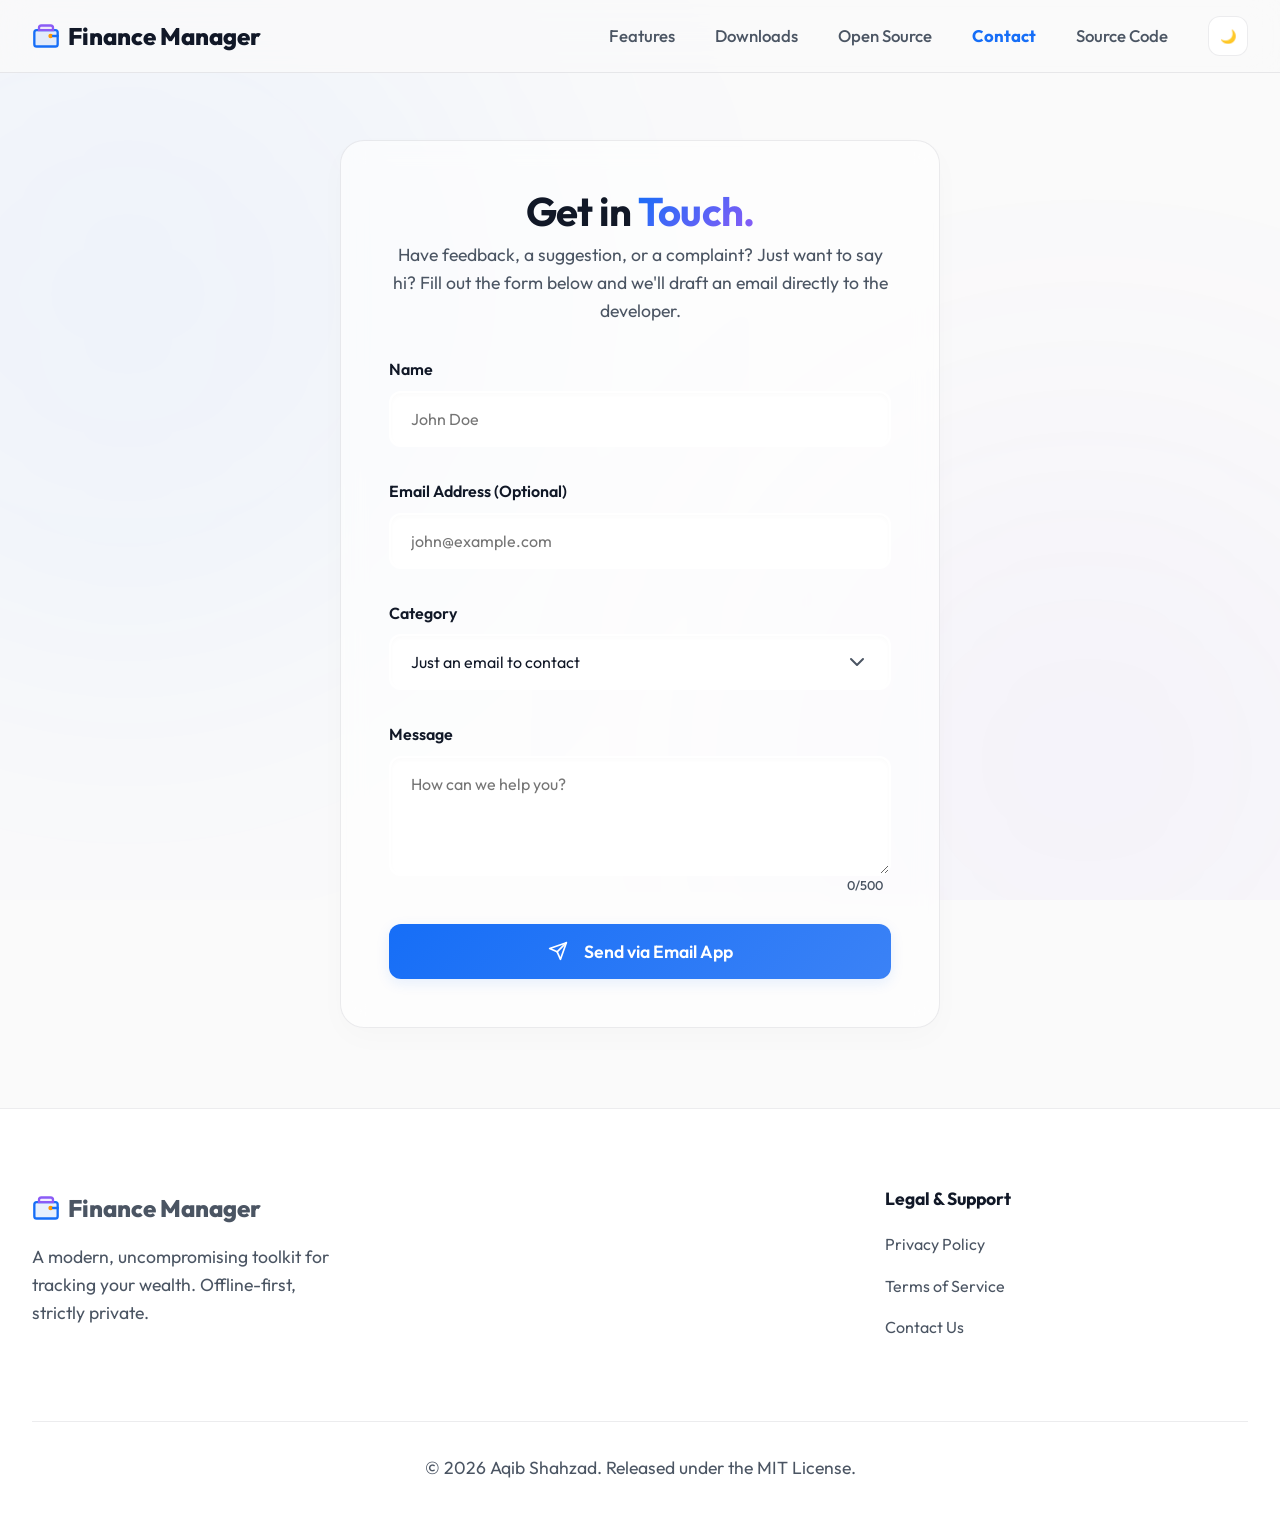
==== commit 18a58f6f: "update navbar to remove Capabilities" ====
--- a/contact.html
+++ b/contact.html
@@ -28,7 +28,7 @@
                 </svg>
             </button>
             <div class="nav-links">
-                <a href="features.html">Capabilities</a>
+                <a href="features.html">Features</a>
                 <a href="downloads.html">Downloads</a>
                 <a href="index.html#open-source">Open Source</a>
                 <a href="contact.html" style="color: var(--primary); font-weight: 700;">Contact</a>
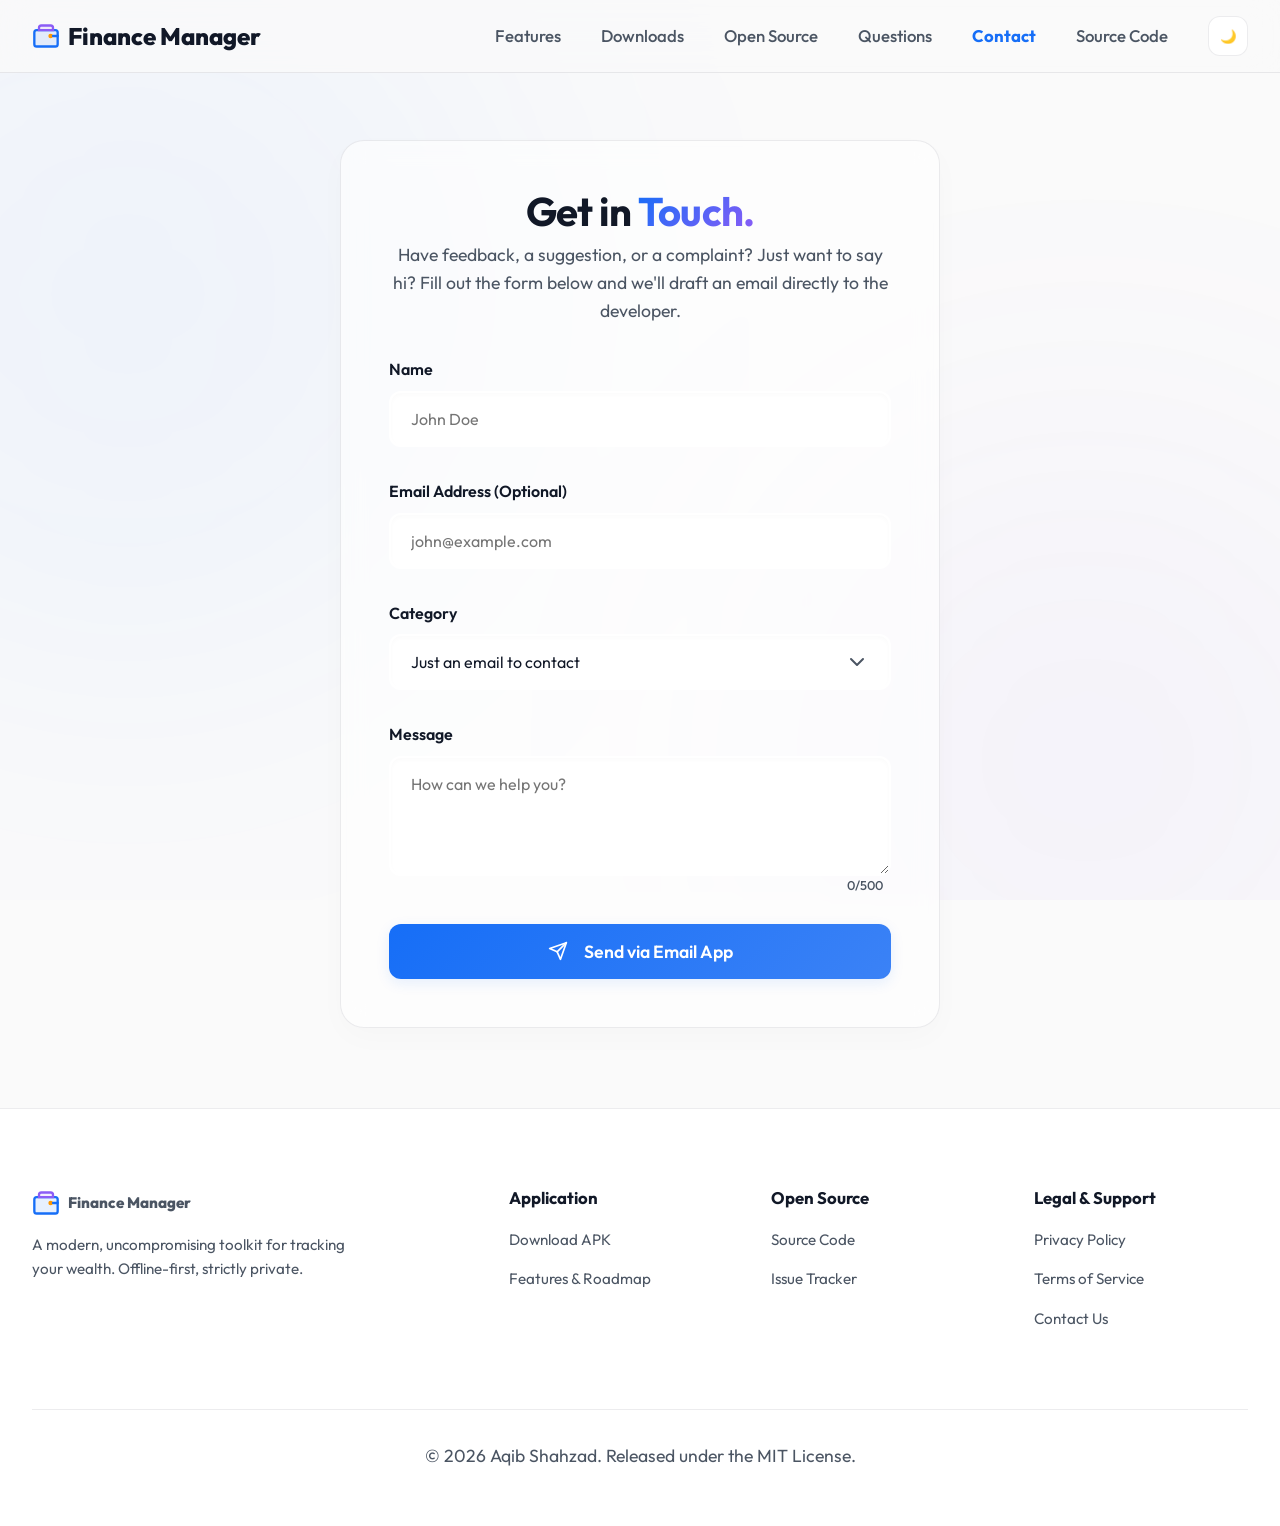
==== commit 2d9daea5: "UI improvements" ====
--- a/contact.html
+++ b/contact.html
@@ -31,6 +31,7 @@
                 <a href="features.html">Features</a>
                 <a href="downloads.html">Downloads</a>
                 <a href="index.html#open-source">Open Source</a>
+                <a href="index.html#faq">Questions</a>
                 <a href="contact.html" style="color: var(--primary); font-weight: 700;">Contact</a>
                 <a href="https://github.com/aqibshahzad4485/financemanager" target="_blank" rel="noopener noreferrer">Source Code</a>
                 <button id="theme-toggle" class="theme-toggle" aria-label="Toggle Theme">
@@ -86,7 +87,7 @@
     <footer class="footer">
         <div class="container">
             <div class="footer-grid">
-                <div class="footer-col" style="grid-column: span 2;">
+                <div class="footer-col footer-brand">
                     <a href="index.html" class="logo" style="margin-bottom: 1rem;">
                         <svg viewBox="0 0 24 24" fill="none">
                             <path d="M20 7H4a2 2 0 0 0-2 2v10a2 2 0 0 0 2 2h16a2 2 0 0 0 2-2V9a2 2 0 0 0-2-2z" stroke="var(--primary)" stroke-width="2" fill="rgba(22,110,247,0.1)"/>
@@ -96,7 +97,21 @@
                         </svg>
                         Finance Manager
                     </a>
-                    <p style="max-width: 300px;">A modern, uncompromising toolkit for tracking your wealth. Offline-first, strictly private.</p>
+                    <p style="max-width: 320px;">A modern, uncompromising toolkit for tracking your wealth. Offline-first, strictly private.</p>
+                </div>
+                <div class="footer-col">
+                    <h4>Application</h4>
+                    <ul>
+                        <li><a href="downloads.html">Download APK</a></li>
+                        <li><a href="features.html">Features & Roadmap</a></li>
+                    </ul>
+                </div>
+                <div class="footer-col">
+                    <h4>Open Source</h4>
+                    <ul>
+                        <li><a href="https://github.com/aqibshahzad4485/financemanager" target="_blank" rel="noopener noreferrer">Source Code</a></li>
+                        <li><a href="https://github.com/aqibshahzad4485/financemanager/issues" target="_blank" rel="noopener noreferrer">Issue Tracker</a></li>
+                    </ul>
                 </div>
                 <div class="footer-col">
                     <h4>Legal & Support</h4>
--- a/index.css
+++ b/index.css
@@ -375,35 +375,50 @@
     border-top: 1px solid var(--border-color);
     padding: 5rem 0 2rem;
 }
+
 .footer-grid {
     display: grid;
-    grid-template-columns: repeat(auto-fit, minmax(200px, 1fr));
-    gap: 4rem;
+    grid-template-columns: 2fr 1fr 1fr 1fr;
+    gap: 3rem;
     margin-bottom: 4rem;
 }
+
+.footer-brand p {
+    font-size: 0.95rem;
+    line-height: 1.6;
+}
+
 .footer-col h4 {
-    margin-bottom: 1.5rem;
-    font-size: 1.1rem;
+    margin-bottom: 1.25rem;
+    font-size: 1.05rem;
     color: var(--text-main);
-}
+    font-weight: 700;
+}
+
 .footer-col ul {
     list-style: none;
 }
+
 .footer-col ul li {
-    margin-bottom: 1rem;
-}
+    margin-bottom: 0.85rem;
+}
+
 .footer-col a {
     color: var(--text-muted);
     transition: color 0.2s ease;
-}
+    font-size: 0.95rem;
+}
+
 .footer-col a:hover {
     color: var(--primary);
 }
+
 .footer-bottom {
     text-align: center;
     padding-top: 2rem;
     border-top: 1px solid var(--border-color);
     color: var(--text-muted);
+    font-size: 0.95rem;
 }
 
 /* Theme Toggle */
@@ -1035,31 +1050,37 @@
     margin-bottom: 2rem;
     padding-bottom: 1rem;
     border-bottom: 1px solid var(--border-color);
-    display: flex;
-    align-items: center;
-    gap: 12px;
-}
-
-.category-header h2 {
-    font-size: 1.8rem;
-    margin: 0;
+    display: block;
+    width: 100%;
 }
 
 .category-tag {
-    font-size: 0.85rem;
-    padding: 0.25rem 0.75rem;
+    display: table;
+    font-size: 0.8rem;
+    padding: 0.35rem 0.85rem;
     border-radius: 20px;
     background: var(--glow-color);
     color: var(--primary);
     font-weight: 700;
     text-transform: uppercase;
     letter-spacing: 0.5px;
+    margin-bottom: 0.75rem;
+    max-width: 100%;
+}
+
+.category-header h2 {
+    display: block;
+    width: 100%;
+    font-size: clamp(1.5rem, 4vw, 2.2rem);
+    margin: 0;
+    line-height: 1.25;
+    word-break: break-word;
 }
 
 /* Roadmap Grid & Cards */
 .roadmap-grid {
     display: grid;
-    grid-template-columns: repeat(auto-fit, minmax(300px, 1fr));
+    grid-template-columns: repeat(auto-fit, minmax(280px, 1fr));
     gap: 2rem;
     margin-top: 2rem;
 }
@@ -1076,6 +1097,7 @@
     justify-content: space-between;
     transition: all 0.3s cubic-bezier(0.4, 0, 0.2, 1);
     position: relative;
+    min-width: 0;
 }
 
 .roadmap-card:hover {
@@ -1085,29 +1107,32 @@
 }
 
 .roadmap-header {
-    display: flex;
-    justify-content: space-between;
-    align-items: flex-start;
-    gap: 1rem;
+    display: block;
+    width: 100%;
     margin-bottom: 1rem;
 }
 
 .roadmap-header h3 {
+    display: block;
+    width: 100%;
     font-size: 1.3rem;
-    margin-bottom: 0;
+    margin: 0;
+    word-break: break-word;
 }
 
 .status-badge {
-    display: inline-flex;
-    align-items: center;
-    gap: 6px;
-    padding: 0.3rem 0.8rem;
+    display: table;
+    padding: 0.35rem 0.85rem;
     border-radius: 50px;
     font-size: 0.78rem;
     font-weight: 700;
     letter-spacing: 0.5px;
     text-transform: uppercase;
-    white-space: nowrap;
+    white-space: normal;
+    word-break: break-word;
+    max-width: 100%;
+    line-height: 1.3;
+    margin-bottom: 0.75rem;
 }
 
 .status-in-progress {
@@ -1196,6 +1221,66 @@
     backdrop-filter: blur(16px);
 }
 
+/* Open Source Code Window */
+.open-source-container {
+    display: flex;
+    align-items: center;
+    justify-content: space-between;
+    gap: 4rem;
+    flex-wrap: wrap;
+}
+
+.code-window {
+    flex: 1;
+    min-width: 280px;
+    width: 100%;
+    max-width: 100%;
+    background: #0B1121;
+    padding: 2rem;
+    border-radius: 24px;
+    border: 1px solid rgba(255, 255, 255, 0.08);
+    color: #F8FAFC;
+    box-shadow: 0 30px 60px rgba(0, 0, 0, 0.3);
+    font-family: monospace;
+    font-size: 0.95rem;
+    overflow-x: auto;
+    box-sizing: border-box;
+}
+
+.code-window-dots {
+    display: flex;
+    gap: 8px;
+    margin-bottom: 0.85rem;
+}
+
+.code-comment {
+    color: #64748B;
+    font-size: 0.88rem;
+    margin-bottom: 0.5rem;
+}
+
+.code-snippet-body {
+    color: #E2E8F0;
+    line-height: 1.4;
+    font-family: monospace, SFMono-Regular, Consolas;
+    word-break: break-word;
+    overflow-wrap: anywhere;
+}
+
+.code-snippet-body div {
+    line-height: 1.4;
+}
+
+@media (max-width: 992px) {
+    .open-source-container {
+        flex-direction: column;
+        gap: 2.5rem;
+    }
+    .open-source-container > div {
+        width: 100%;
+    }
+}
+
 @media (max-width: 768px) {
     .features-container {
         padding-top: 100px;
@@ -1210,7 +1295,56 @@
     .headline-grid {
         grid-template-columns: 1fr;
     }
-}
-
-
-
+    .footer {
+        padding: 3.5rem 0 2rem;
+    }
+    .code-window {
+        padding: 1.5rem;
+        border-radius: 18px;
+        font-size: 0.88rem;
+    }
+}
+
+@media (max-width: 576px) {
+    .features-container {
+        padding-top: 90px;
+        padding-left: 1rem;
+        padding-right: 1rem;
+    }
+    .roadmap-grid {
+        grid-template-columns: 1fr;
+        gap: 1.25rem;
+    }
+    .roadmap-card {
+        padding: 1.25rem;
+        border-radius: 16px;
+    }
+    .status-badge {
+        font-size: 0.72rem;
+        padding: 0.25rem 0.65rem;
+    }
+    .footer-grid {
+        grid-template-columns: 1fr !important;
+        gap: 2rem;
+        margin-bottom: 2.5rem;
+    }
+    .footer-brand {
+        grid-column: span 1 !important;
+    }
+    .footer-brand p {
+        max-width: 100% !important;
+    }
+    .footer-col h4 {
+        margin-bottom: 0.75rem;
+    }
+    .code-window {
+        padding: 1.25rem 1rem;
+        border-radius: 16px;
+        font-size: 0.8rem;
+        min-width: 0;
+    }
+}
+
+
+
+
